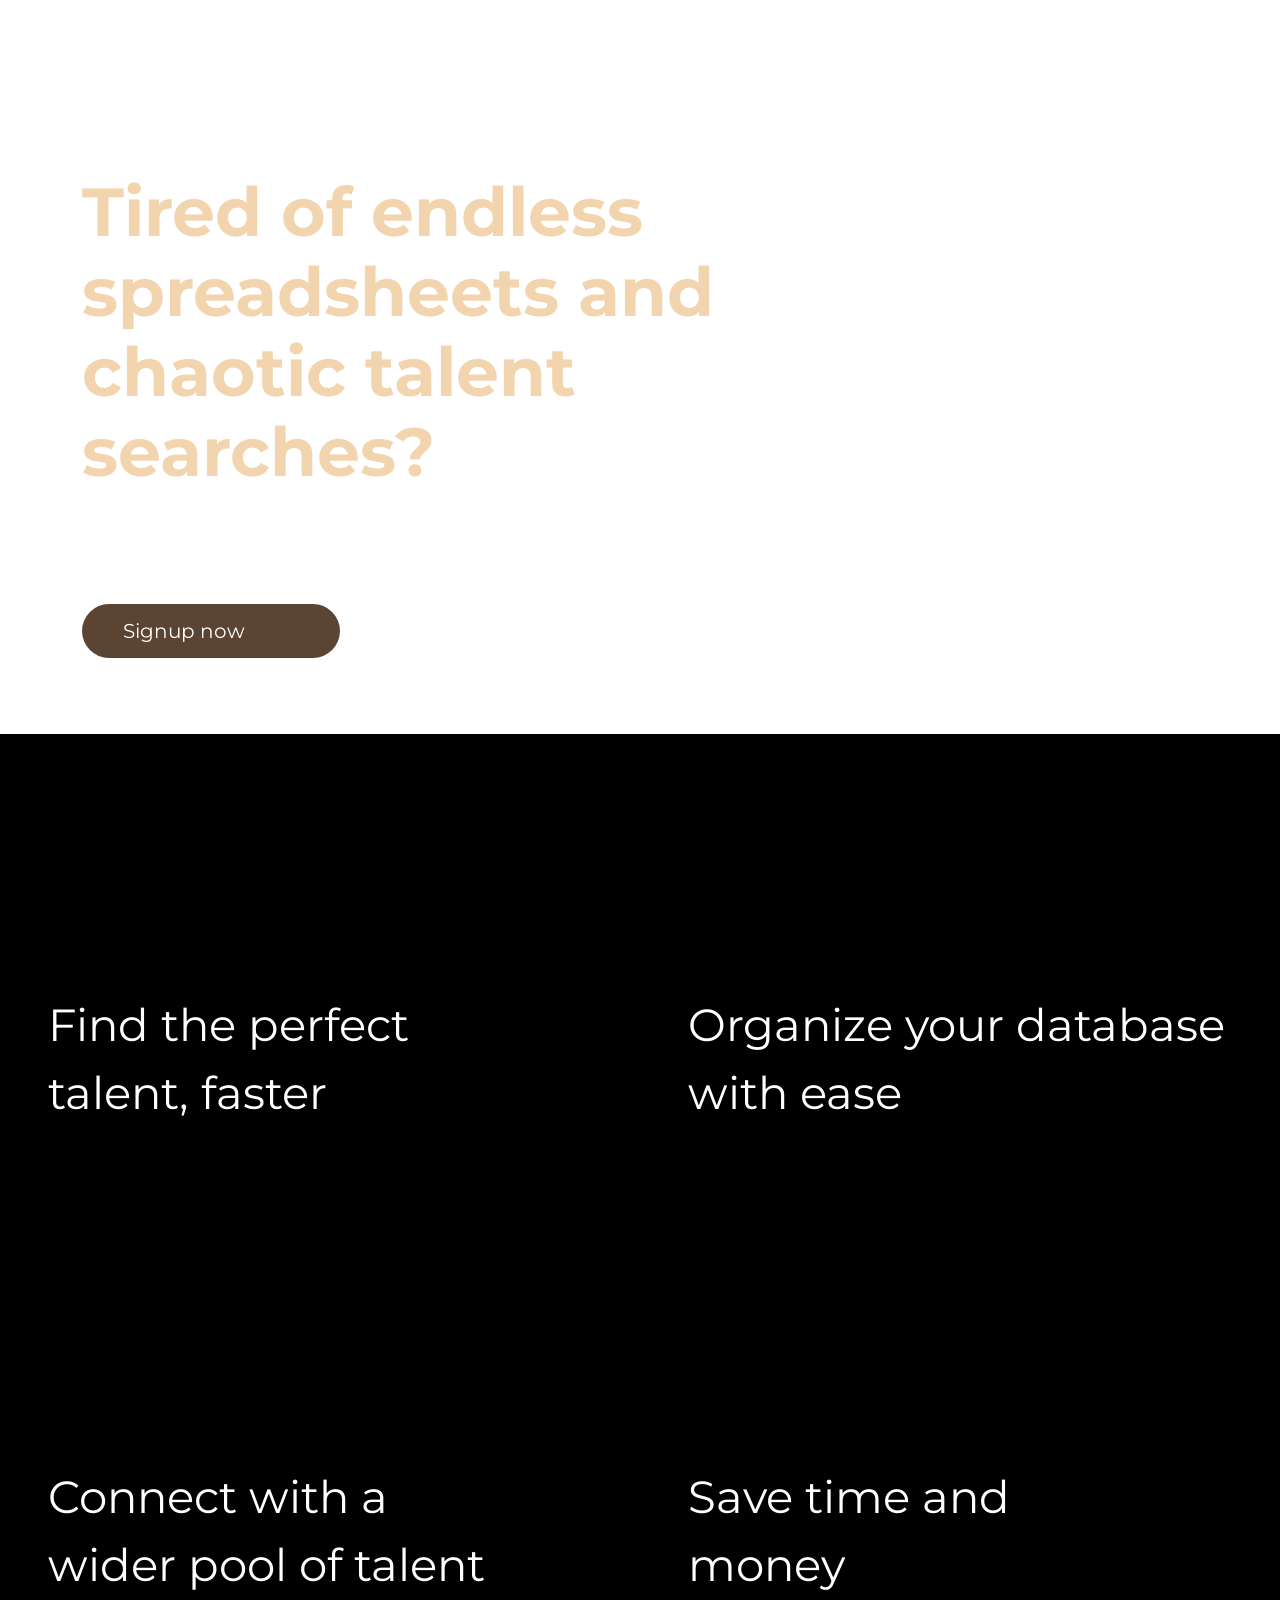
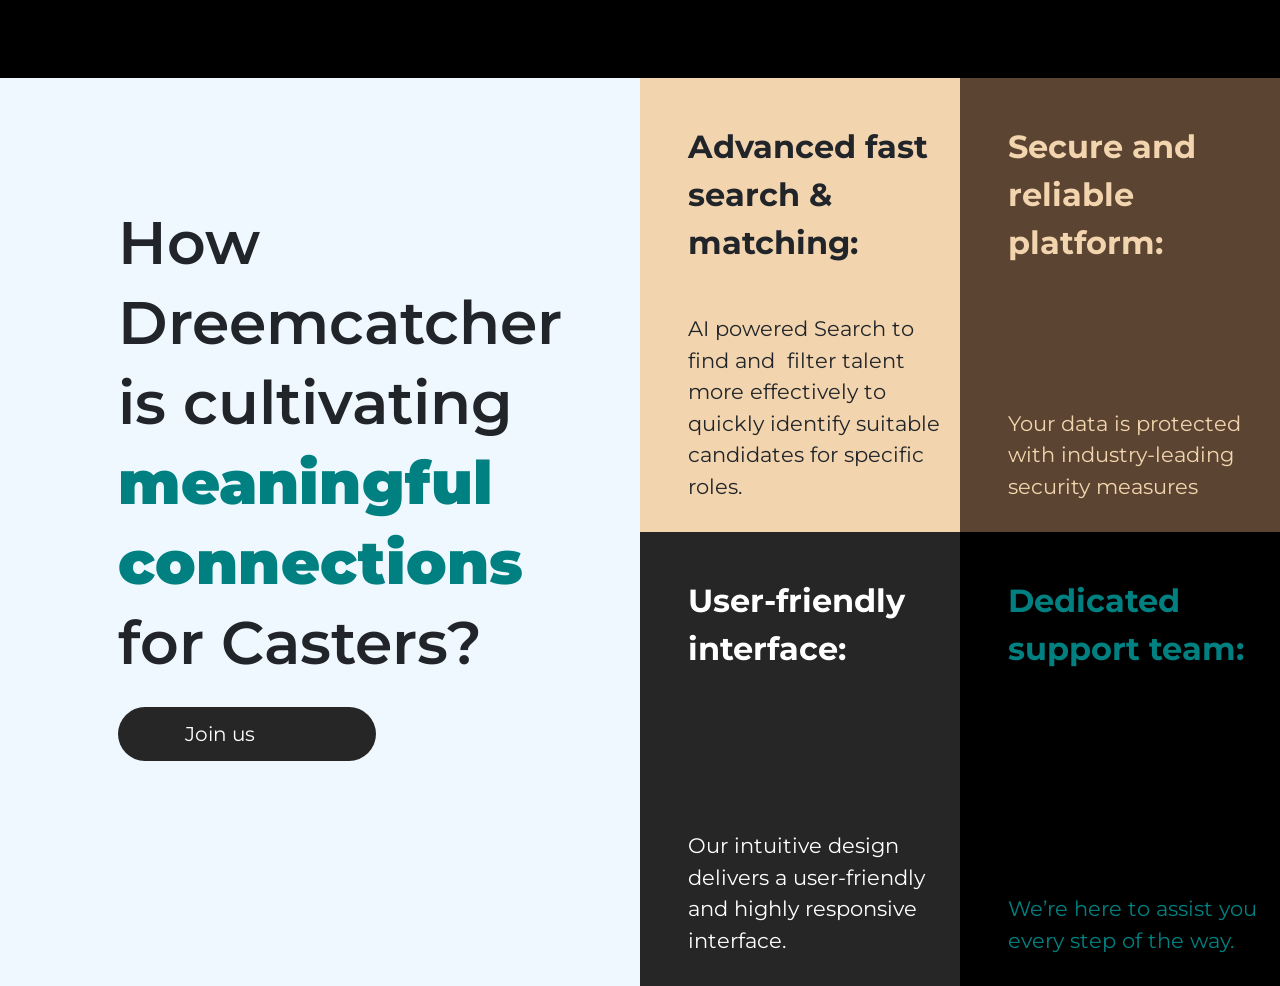
==== caster.html @ 9bdb5c92 "Added  files" ====
<!DOCTYPE html>
<html lang="en">

<head>
  <title>DREEM CATCHER</title>
  <meta name="description" content="" />

  <meta charset="UTF-8" />
  <meta name="viewport" content="width=device-width, initial-scale=1.0" />
  <meta name="robots" content="index,follow" />
  <!-- ******************************** -->
  <meta name="image" property="og:image" content="">
  <meta property="og:image:type" content="image/png">
  <meta property="og:image:width" content="100">
  <meta property="og:image:height" content="100">
  <meta property="og:locale" content="en_US">
  <meta property="og:type" content="article">
  <meta property="og:site_name" content="DREEM CATCHER" />
  <!-- ******************************** -->
  <!-- ******************************** -->
  <meta name="Robots" content="INDEX, ALL" />
  <meta name="YahooSeeker" content="INDEX, FOLLOW" />
  <meta name="msnbot" content="INDEX, FOLLOW" />
  <meta name="googlebot" content="INDEX, FOLLOW" />
  <meta name="language" content="en-us" />
  <meta name="Expires" content="never" />
  <meta name="revisit-after" content="daily" />
  <meta name="author" content="https://.com/" />
  <meta name="Distribution" content="Global" />
  <meta name="Rating" content="General" />
  <meta name="geo.region" content="India" />
  <meta name="search engines" content="ALL" />
  <meta name="Resource-type" content="document" />
  <!-- ******************************** -->
  <meta property="og:title" content="DREEM CATCHER" />
  <meta property="og:description" content="" />

  <!-- ******************************** -->
  <!-- ******************************** -->
  <link rel="shortcut icon" href="logo.png" type="image/logo.png" />
  <link href="https://cdn.jsdelivr.net/npm/bootstrap@5.3.3/dist/css/bootstrap.min.css" rel="stylesheet">
  <link href="https://cdnjs.cloudflare.com/ajax/libs/font-awesome/6.6.0/css/all.min.css" rel="stylesheet">
  <link rel="stylesheet" href="style.css">
  <link rel="stylesheet" href="style.css">


  <!----------------------------->
</head>

<body>
    <section class="caster">
        <div class="banner-p">
        <div class="banner1 ">
            <nav class="navbar py-sm-1 py-2 navbar-expand-lg">
              <div class="container">
                <a class="navbar-brand fw-bold d-flex flex-column col-lg-2 col-sm-3 col-4 me-xl-5" href="index.html"><img
                    src="logo.png" alt="" class=" img-fluid col-sm-10 col-xl-6" />
                </a>
               
                <div class="" tabindex="-1" id="offcanvasNavbar"
                  aria-labelledby="offcanvasNavbarLabel">
                  <div class="offcanvas-header">
                   
                 
      
                  </div>
                  <div class="">
                    <ul class="navbar-nav d-flex flex-grow-1 justify-content-end align-items-center  ps-lg-4 my-auto ">
                      <li class="nav-item dropdown mx-xxl-3 mx-lg-2 mx-3 my-2">
                        <a class="nav-link px-xl-4 px-md-2 text-white" href="#" role="button" > <a href="" class="me-2">Register</a>  <a href="">Login</a> 
                      
                      </li>
                      </li>
                    </ul>
                  </div>
                </div>
      
              </div>
            </nav>
      
      
            <div class="container py-md-5 py-sm-3">
              <div>
                <div class="py-lg-2">
      
                  <div class="d-flex mt-sm-3 flex-wrap flex-column flex-lg-row">
      
                    <div class="col-xl-7 col-lg-9 my-lg-8 pt-3 col-12 mx-auto mx-lg-0">
      
      
                      <div class="content my-1 ">
                        <h1 class="fw-bold py-3 col-lg-12"><span style="color:#F2D4AE;">Tired of endless spreadsheets and  chaotic talent searches?
                        </h1>
                        <p class="col-lg-11 col-sm-11">Join the future of talent management in the Indian entertainment industry!</p>
      
                        <div class="mt-4 flex-sm-row flex-column " id="buttons">
                          <a href="" class="text-decoration-none"><button
                              class="hover-button my-2 btn button1 rounded-pill my-lg-3 d-flex justify-content-center">
                              <span class="align-self-center">Signup now </span><img  src="assets/resources/caster/BannerButtonIcon.png"
                                class="img-fluid  px-0 hover-image" alt="" width="30px">
                            </button>
                          </a>
      
                    
                        </div>
      
                      </div>
                    </div>
                  </div>
      
                </div>
              </div>
            </div>
          </div>

           <div class="box__part  container-fluid ">
              <div class="row ">
                <div class="col-lg-6 box_1 b-box  b-box1 col-md-6  col-12p-lg-4 p-md-4 pe-0">
                    <div class="box mt-4 ms-4 d-flex flex-column gap-5">
                        <div class="box_icon">
                      
                            <img src="assets/resources/caster/casterBoxicon1.png" alt=""> <p>
                                Find the perfect  talent, faster
                            </p>
                       
                    </div>
                    <div class="box__content">
                        <p>
                            Find the perfect <br> talent, faster
                        </p>
                    </div>
                    <div class="box__hidden_content">
                        <p>
                            Say goodbye to hours of scrolling. Our smart search  helps you pinpoint the right actors, models performes instanly.
                        </p>
                    </div>
                    </div>
                </div>


                <div class="col-lg-6 box_2  b-box b-box2 col-md-6  col-12 p-lg-4 p-md-4 pe-0">
                    <div class=" box mt-4 ms-4 d-flex flex-column gap-5">
                        <div class="box_icon">
                        
                            <img src="assets/resources/caster/casterBoxicon2.png" alt="">  <p class="h-p">
                                Organize your   database with ease
                            </p>
                        
                    </div>
                    <div class="box__content">
                        <p>
                            Organize your  database <br> with ease
                        </p>
                    </div>
                    <div class="box__hidden_content">
                        <p>
                            Discover fresh faces from across India, including regional markets you may have missed.                       </p>
                    </div>
                    </div>
                </div>

                <div class="col-lg-6 box_3  b-box b-box3 col-md-6  col-12p-lg-4 p-md-4 pe-0">
                    <div class=" box mt-4 ms-4 d-flex flex-column gap-5">
                        <div class="box_icon">
                       
                            <img src="assets/resources/caster/casterBoxicon3.png" alt=""> <p>
                                Connect with a   wider pool of talent
                            </p>
                       
                    </div>
                    <div class="box__content">
                        <p>
                            Connect with a <br>  wider pool of talent
                        </p>
                    </div>
                    <div class="box__hidden_content">
                        <p>
                            Say goodbye to hours of scrolling. Our smart search  helps you pinpoint the right actors, models performes instanly.
                        </p>
                    </div>
                    </div>
                </div>

                <div class="col-lg-6  box_4  b-box b-box4 col-md-6 col-12 p-lg-4 p-md-4 pe-0">
                    <div class=" box mt-4 ms-4 d-flex flex-column gap-5">
                        <div class="box_icon">
                        
                            <img src="assets/resources/caster/casterboxicon4.png" alt=""><p>
                                Save time and  money
                            </p>
                        
                    </div>
                    <div class="box__content">
                        <p>
                            Save time and <br> money
                        </p>
                    </div>
                    <div class="box__hidden_content">
                        <p>
                            Discover fresh faces from across India, including regional markets you may have missed.
                        </p>
                    </div>
                   
                    </div>
                </div>


                <div class="d-flex justify-content-center">

                    <div class=" flex-sm-row flex-column " id="buttons">
                        <a href="" class="text-decoration-none"><button
                            class="hover-button  b-p2 my-2 btn button1 rounded-pill my-lg-3 d-flex justify-content-center">
                            <span class="align-self-center">Signup now </span><img  src="assets/resources/caster/BannerButtonIcon.png"
                              class="img-fluid  px-0 hover-image" alt="" width="30px">
                          </button>
                        </a>
    
                  
                      </div>
                </div>
              </div>
           </div>

           </div>

           <div class="catser__final_part">
            <div class="final_part container-fluid">
                <div class="row ">
                  <div class="col-xl-6 col-lg-12 col-md-12 mt-0 col-12">
                    <div class="final__part__content col-lg-10 col-md-11 col-xl-10 col-xxl-8 col-11 mx-auto ">
                        <h1>
                            How Dreemcatcher is cultivating <strong > meaningful connections </strong>for Casters? <br>
                            <div class="mt-4 flex-sm-row flex-column f-button " id="buttons">
                                <a href="" class="text-decoration-none">
                                    <button class="hover-button my-2 btn button1 rounded-pill my-lg-3 d-flex justify-content-center">
                                    <span class="align-self-center">Join us</span><img src="assets/resources/caster/BannerButtonIcon.png"
                                      class="img-fluid px-0 hover-image " width="30px" alt="">
                                  </button>
                                </a>
            
                          
                              </div>
                        </h1>
                       
        
                    </div>

                  </div>
                  <div class="col-xl-6 col-lg-12 col-md-12  ">
                    <div
                        class="row justify-content-center final__part__boxes  "
                    >
                        <div class="col-lg-6 col-6 pt-1 mt-0 fbox  fbox1">
                            <div class="fbox-container">

                                <span>Advanced fast <br> search &  matching: </span>
                                <p>
                                AI powered Search to find and  filter talent   more effectively to quickly identify suitable candidates for specific roles. 
                                </p>
                            </div>
                        </div>
                        <div class="col-lg-6 col-6 pt-1 mt-0 fbox fbox2 ">
                            <div class="fbox-container">

                                <span>Secure and reliable platform: </span>
                                <p>
                                    Your data is protected with industry-leading security measures
                                </p>
                            </div>
                        </div>
                        <div class="col-lg-6 col-6 pt-1 mt-0 fbox fbox3 ">
                            <div class="fbox-container">

                                <span>User-friendly interface:  </span>
                                <p>
                                    Our intuitive design delivers a user-friendly and highly responsive interface.
                                </p>
                            </div>
                        </div>
                        <div class="col-lg-6 col-6 pt-1 mt-0 fbox fbox4">
                            <div class="fbox-container">

                                <span>Dedicated <br> support team:</span>
                                <p>
                                    We’re here to assist you every step of the way.
                                </p>
                            </div>
                        </div>
                    </div>
                    
                  </div>

                  <div class="d-flex justify-content-center ">
                      <div class="mt-4  mx-auto flex-column f-button2 " id="buttons">
                        <a href="" class="text-decoration-none">
                            <button class="hover-button my-2 btn button1 rounded-pill my-lg-3 d-flex justify-content-center">
                            <span class="align-self-center">Join us</span><img src="assets/resources/caster/BannerButtonIcon.png"
                              class="img-fluid px-0 hover-image " width="30px" alt="">
                          </button>
                        </a>
    
                  
                      </div>

                  </div>

                </div>

            </div>
             

           </div>


    </section>
</body>


<script src="https://code.jquery.com/jquery-3.6.0.min.js"></script>
<script src="https://cdn.jsdelivr.net/npm/@popperjs/core@2.11.8/dist/umd/popper.min.js"></script>
<script src="https://cdn.jsdelivr.net/npm/bootstrap@5.3.3/dist/js/bootstrap.bundle.min.js"></script>

<script>
  document.addEventListener("DOMContentLoaded", function () {
    var images = document.querySelectorAll('.hover-image');

    images.forEach(function (image) {
      var defaultSrc = image.src;
      var hoverSrc = "assets/resources/icon_arrow.svg";

      var button = image.closest('button');

      button.addEventListener('mouseenter', function () {
        image.src = hoverSrc;
      });

      button.addEventListener('mouseleave', function () {
        image.src = defaultSrc;
      });
    });
  });


</script>

</html>
---- style.css ----
@import url("https://fonts.googleapis.com/css2?family=Josefin+Sans&display=swap");

@import url('https://fonts.googleapis.com/css2?family=Edu+AU+VIC+WA+NT+Hand:wght@400..700&family=Montserrat:ital,wght@0,100..900;1,100..900&family=Rubik:ital,wght@0,300..900;1,300..900&display=swap');


body {
  font-family: "Montserrat", sans-serif !important;
  font-optical-sizing: auto !important;
  font-style: normal !important;
}

* {
  margin: 0%;
  padding: 0%;
  box-sizing: border-box;

}

:root {
  --primary--bark: #5b4431;
  --primary--peacock: #073549;
  --primary--teal: #307c8c;
  --primary--ivory: #f2d4ae;
  --secondary--ash: #262626;
  --secondary--void: #000000;
  --secondary--white: #ffffff;
}

a{
  text-decoration: none;
}

nav a{
  color: var(--secondary--white);
}

.btn {
  transition: all 0.2s ease;
}

/* ====================== home ====================== */
.home .banner1 {
  background: url(assets/resources/home/banner-1.png) no-repeat center/cover;
  min-height: 100vh;
  display: flex;
  flex-direction: column;
}

.home .banner1 .btn {
  font-size: 60px;
  padding: 20px 40px;
  height: 250px;
  width: auto;
  max-width: 100%;
  border-radius: 0%;
  white-space: normal;
  word-break: break-word;
  transition: all 0.3s ease;
}
.home .banner1 .button1 {
  color: transparent;
  -webkit-text-stroke: 1px white;
  background-color: var(--secondary-void);
}

.home .banner1 .button1:hover {
  color: white;
  background-color: var(--primary-bark);
}

.home .banner1 .button2 {
  color: transparent;
  -webkit-text-stroke: 1px white;
  background-color: var(--secondary-void);
}

.home .banner1 .button2:hover {
  color: white;
  background-color: var(--secondary-ash);
}

.home .banner1 .content h1 {
  font-size: 44px;
  line-height: 110px;
  color: white;
}

.home .banner1 .content h1 span {
  font-size: 110px;
  color: var(--primary-ivory);
  font-weight: bolder;
  text-align: left;
}

.home .banner1 .content p {
  color: var(--secondary-white);
  font-weight: 300;
  font-size: 30px;
}

.home .banner1 .descriptionTwo {
  display: none;
}
.home .banner1 #buttons {
  gap: 20px;
}

.home .banner1 .text-start {
  text-align: left;
}
.home .banner1 .arrow_img {
  align-self: flex-end;
}

@media (max-width: 992px) {
  .home .banner1 .btn {
    padding: 16px 32px;
    height: auto;
  }

  .home .banner1 .arrow_img {
    margin: auto;
    align-self: center;
  }
}

@media (max-width: 768px) {
  .home .banner1 .btn {
    padding: 20px 40px;
    width: 100%;
  }
}

@media (max-width: 576px) {
  .home .banner1 .btn {
    padding: 12px 24px;
    font-size: 48px;
    width: 85%;
    margin: auto;
    border-radius: 0;
    background-color: #00000083;
  }

  .home .banner1 .btn span {
    width: 65%;
  }

}

@media (max-width: 400px) {
  .home .banner1 .btn {
    font-size: 48px;
    width: 96%;
  }

  .home .banner1 .btn span {
    width: 80%;
  }

}



@media (max-width: 992px) {
  .home .banner1 .text-start {
    text-align: center !important;
  }
}



@media (max-width: 992px) {
  .home .banner1 .content h1 {
    font-size: 40px;
    line-height: 72px;

  }

  .home .banner1 .content h1 span {
    font-size: 75px;
    text-align: center;
  }

  .home .banner1 .content p {
    font-size: 28px;
  }
}

@media (max-width: 768px) {
  .home .banner1 .content h1 {
    font-size: 36px;
  }

  .home .banner1 .content h1 span {
    font-size: 60px;
  }

  .home .banner1 .content p {
    font-size: 24px;
  }
}

@media (max-width: 576px) {
  .home .banner1 {
    background: url(assets/resources/home/mobile-banner-1.png) no-repeat cover;
    background-position: 90% -150%;
  }

  .home .banner1 .content {
    background-color: rgba(0, 0, 0, 0.318);
  }

  .home .banner1 .content h1 {
    font-size: 24px;
    line-height: 45px;
    text-align: center;
  }

  .home .banner1 .content h1 span {
    font-size: 35px;
    text-align: center;
    font-weight: bolder;
  }

  .home .banner1 .content p {
    font-size: 20px;
  }

  .home .banner1 .descriptionOne {
    display: none;
  }

  .home .banner1 .descriptionTwo {
    display: block;
  }
  
.home .banner1 .button1 {
  background-color: rgba(0, 0, 0, 0.795);
}


.home .banner1 .button2 {
  background-color:rgba(0, 0, 0, 0.795);
}

}
@media (max-width: 360px) {

  .home .banner1 .content h1 {
    font-size: 22px;
    line-height: 47px;
    text-align: center;
  }

  .home .banner1 .content h1 span {
    font-size: 37px;
    text-align: center;
    font-weight: bolder;
  }

  .home .banner1 .content p {
    font-size: 20px;
  }

  .home .banner1 .descriptionOne {
    display: none;
  }

  .home .banner1 .descriptionTwo {
    display: block;
  }
  
.home .banner1 .button1 {
  background-color: rgba(0, 0, 0, 0.795);
}


.home .banner1 .button2 {
  background-color:rgba(0, 0, 0, 0.795);
}

}
/* ====================== home ====================== */
/* ====================== artist ======================*/
.artist .banner1 #buttons {
  display: flex;
}

.artist .banner1 {
  background: url(assets/resources/artist/banner-1.png) no-repeat center/cover;
}

.artist .banner1 .btn {
  font-size: 20px;
  border-radius: 25px;
  padding: 15px 29px;
  gap: 24px;
  transition: all .3s ease;
}
@media (min-width: 1200px) and (max-width: 1400px) {
  .artist .banner1 .btn {
    font-size: 18px; 
    padding: 12px 24px; 
    gap: 20px; 
  }
}
@media (max-width: 768px) {
  .artist .banner1 .btn {
    font-size: 16px;
    width: auto;
    height: auto;
    padding: 12px 24px;
  }
}

@media (max-width: 576px) {
  .artist .banner1 .btn {
    font-size: 14px;
    padding: 10px 20px;
  }

  nav .dropdown-menu {
    position: relative;
    width: 240;
    height: 152.9990234375;
    top: 13.47px;
    border-radius: 8px;
    background-color: #222222db;
    border-radius: 0%;
  }
}

.artist .banner1 .btn:hover {
  box-shadow: 2px 2px 8px 8px rgba(0, 0, 0, 0.079);
}

.artist .banner1 .button1 {
  color: var(--secondary--white);
  background-color: var(--primary--bark);
}

.artist .banner1 .btn:hover {
  background-color: var(--primary--peacock);
}

.artist .banner1 .button2 {
  background-color: var(--secondary--void);
  color: var(--secondary--white);
}

.artist .banner1 .content h1 {
  font-size: 64px;

  font-weight: 700;
  line-height: 80px;
  letter-spacing: 0;
}

.artist .banner1 .content p {
  color: var(--secondary--white);

  font-weight: 300;
  font-size: 40px;
  line-height: 100%;
  letter-spacing: 0;
}

@media (max-width: 768px) {
  .artist .banner1 .content h1 {
    font-size: 58px;
  }

  .artist .banner1 .content p {
    font-size: 30px;
  }
}

@media (max-width: 576px) {
  .artist .banner1 .content h1 {
    font-weight: 900;
    font-size: 50px;
    line-height: 52px;
    letter-spacing: 0%;
  }

  .artist .banner1 .content p {
    font-weight: 400;
    font-size: 28px;
    line-height: 100%;
    letter-spacing: 0%;
  }
}

.artist .banner2 #buttons {
  display: flex;
}
.artist .banner2 .buttons .btn {
  font-size: 20px;
  border-radius: 25px;
  padding: 15px 29px;
  gap: 24px;
  transition: all .3s ease;
}
.artist  #buttons_div2{
  display: none;
}
@media (max-width: 768px) {
  .artist .banner2 .buttons .btn {
    font-size: 16px;
    width: auto;
    height: auto;
  }
  .artist button .hover-image {
    transition: all 2s ;
    width: 45px;
    height: auto;
    opacity: 1;
    
  }
}

@media (max-width: 576px) {
  .artist .banner2 .buttons .btn {
    font-size: 14px;
    padding: 10px 20px;
  }
}

.artist .banner2 .buttons .btn:hover {
  box-shadow: 2px 2px 8px 8px rgba(0, 0, 0, 0.079);
}

.artist .banner2 .buttons .button1 {
  color: var(--secondary--white);
  background-color: var(--primary--bark);
}

.artist .banner2 .buttons .btn:hover {
  background-color: var(--primary--peacock);
}

.artist .banner2 .buttons .button2 {
  background-color: var(--secondary--void);
  color: var(--secondary--white);
}

.artist .banner2 {
  background: url(assets/resources/artist/banner-2.png) no-repeat center/cover;
}

.artist .banner2 .h5 {
  line-height: 27px;
  letter-spacing: 0.1em;
  text-align: left;
}

.artist .banner2 .card {
  height: 395px;
  background-color: rgba(7, 53, 73, 0.7);
  overflow: hidden;
  position: relative;
  transition: all 0.2s linear;
  display: flex;
  flex-direction: column;
  justify-content: space-between;
}

.artist .banner2 .title {
  font-weight: 700;
  font-size: 36px;
  line-height: 50px;
  color: rgba(242, 212, 174, 1);
}

.artist .banner2 .description {

  font-size: 16px;
  line-height: 20px;
  color: rgba(242, 212, 174, 1);
}

.artist .banner2 .description .fw-bold {
  font-weight: lighter;
}
.artist button .hover-image {
  transition: all 2s ;
  width: 45px;
  height: auto;
  opacity: 1;
  
}
 .hidden-image {
  opacity: 0;
}

@media screen and (max-width: 1200px) {
  .banner2 .card {
    height: max-content;
  }
}
@media (max-width: 768px) {

  .artist .banner1 .hover-button {
    width: 100%;
  }

  .artist .banner2 .hover-button {
    width: 100%;
  }


  .artist button .hover-image {
    width: 35px;
  }
  .artist .banner2 #button2 {
    width: 100%;
  }
  .artist button .hover-image {
    width: 48px;  
  }
  .artist .banner2 .title {
    font-size: 30px;
    line-height: 40px;
  }
  
  .artist .banner2 .description {
  
    font-size: 16px;
    line-height: 20px;
    color: rgba(242, 212, 174, 1);
  }
  .artist .banner2 .card {
    height: 365px;
  }
}


@media screen and (max-width: 576px) {
  .artist {
    background: url(assets/resources/artist/mobile-banner-1.png) no-repeat center/cover;

  }
  .artist .banner1 #buttons {
    display: none;
  }

  .artist .banner1 {
    background-image: none !important;
  }

  .artist .banner2 {
    background-image: none;
  }

  .artist .banner2 .row > div {
    padding-left: 8px;
    padding-right: 8px;
  }

  .artist .banner2 .card {
    min-height: 100px;
    height: 150px;
    padding: 1rem;
    display: flex;
    flex-direction: column;
  }

  .artist .banner2 .title {
    font-size: 18px;
    line-height: 30px;
  }

  .artist .banner2 .description {
    font-size: 18px;
    line-height: 18px;
    display: none;
  }
  .artist button .hover-image {
    transition: all 0.3s ease;
    width: 35px;
    height: auto;
  }
  .artist #buttons_div1{
    display: none;
  }
  .artist  #buttons_div2{
    display: block;
  }
  .artist .banner2 #button2 {
    background-color: var(--secondary--ash);
    width: 100%;
  }
  .artist .banner1 .content p {
    font-weight: 400;
    font-size: 20px;
    line-height: 100%;
    letter-spacing: 0%;
  }
  .artist .banner1 .content h1 {
    font-size: 40px;
    line-height: 52px;
    letter-spacing: 0%;
  }

}

@media screen and (max-width: 400px) {
  .artist .banner2 .row > div {
    padding-left: 0px;
    padding-right: 0px;
  }

  .artist button .hover-image {
    transition: all 0.3s ease;
    width: 35px;
    height: auto;
  }
}
/* ====================== artist ======================*/
/* ====================== caster ======================== */

.caster .banner2 .buttons .btn,.b-p2 {
  font-size: 20px;
  width: 258px;
  height: 54px;
  border-radius: 25px;
  padding: 15px 29px;
  gap: 24px;
  transition: 1s;
  display: none;
}



.b-p2{
  display: none !important;
}

.caster .banner1 #buttons {
  display: flex;
 
}

.caster .banner1{
  background-image: url(assets/resources/caster/banner2.png);
  background-repeat: no-repeat;
  background-size: cover;
 
}

.caster .banner1 .content h1 {
  font-size: 68px;
 
  font-weight: 700;
  line-height: 80px;
  letter-spacing: 0;
}

.caster .banner1 .content p {
  color: var(--secondary--white);
 
  font-weight: 300;
  font-size: 24px;
  line-height: 100%;
  letter-spacing: 0;
}

.caster .box__hidden_content{
  margin-right: 30px;
}

@media (max-width: 768px) {
  .caster .banner1 .content h1 {
    font-size: 58px;
  }

  .caster .banner1 .content p {
    font-size: 30px;
  }
}

@media (max-width: 576px) {
  .caster .banner1 .content h1 {
    font-weight: 900;
    font-size: 50px;
    line-height: 52px;
    letter-spacing: 0%;
  }

  .caster .banner1 .content p {
    font-weight: 400;
    font-size: 28px;
    line-height: 100%;
    letter-spacing: 0%;
  }
  .caster .banner1{
   padding-bottom: 30px;
  }
  
}





.caster .banner1 #buttons {
  display: flex;
  transition: 1s;
}

.artist .banner1 {
  background: url(assets/resources/artist/banner-1.png) no-repeat center/cover;
}

.caster .banner1 .btn {
  font-size: 20px;
  width: 258px;
  height: 54px;
  border-radius: 25px;
  padding: 15px 29px;
  gap: 24px;
}

@media (max-width: 768px) {
  .caster .banner1 .btn {
    font-size: 16px;
    width: auto;
    height: auto;
    padding: 12px 24px;
  }
}

@media (max-width: 576px) {
  .caster .banner1 .btn {
    font-size: 14px;
    padding: 10px 20px;
  }

  nav .dropdown-menu {
    position: relative;
    width: 240;
    height: 152.9990234375;
    top: 13.47px;
    border-radius: 8px;
    background-color: #222222db;
    border-radius: 0%;
  }
}

.caster .banner1 .btn:hover {
  box-shadow: 2px 2px 8px 8px rgba(0, 0, 0, 0.079);
}

.caster .banner1 .button1 {
  color: var(--secondary--white);
  background-color: var(--primary--bark);
  transition: 1s;
}

.caster .banner1 .btn:hover {
  background-color: var(--primary--peacock);
}

.caster .banner1 .button2 {
  background-color: var(--secondary--void);
  color: var(--secondary--white);
}

@media screen  and (max-width: 550px) {
  .caster .banner1{
    background-image: none;
    background-repeat: no-repeat;
    background-size: cover;
    padding-bottom: 0px;
  
   
  }
  

   .banner-p{
    background-image: url(assets/resources/caster/reactanglephone.png);
    background-size: cover;
   }
  .caster .banner1 .content h1 {
    margin-top: 20px;
    font-size: 23px;
    width: 460px;
    font-weight:bold;
    line-height: 40px;
    letter-spacing: 0;
    text-align: center;
    padding-bottom: 10px !important;
    margin-inline: auto;
  }
  
  .caster .banner1 .content p {
    color: var(--secondary--white);
  
    font-weight: 300;
    font-size: 22px;
    line-height:25px;
    width: 460px;
    letter-spacing: 0;
    text-align: center;
    margin-inline: auto;
    margin-bottom: 0px !important;
  }
  

}

@media screen  and (max-width: 520px) {
  
  .caster .banner1 .content h1 {
    font-size: 23px;
    width: 430px;
    
   
  }
  
  .caster .banner1 .content p {
  
    font-weight: 300;
    font-size: 22px;
   
    width: 430px;
   
  }
  
}





@media screen  and (max-width: 480px) {
  
  
  .caster .banner1 .content h1 {
    font-size: 21px;
    width: 380px;
    
   
  }
  
  .caster .banner1 .content p {
  
    font-weight: 300;
    font-size:18px;
   
    width: 380px;
   
  }
  

}


@media screen  and (max-width: 420px) {
  
  
  .caster .banner1 .content h1 {
    font-size:16px;
    width: 304px;
    line-height:25px;
    margin-bottom: 0px !important;
    padding-bottom: 5px !important;
  }
  
  .caster .banner1 .content p {
  
    font-weight: 300;
    font-size:15px;
    width: 304px;
   
  }
  

}




/* ===================== */

.caster .box__part{
  background-image:url(assets/resources/caster/casterBanner2.png);
  background-color: #000000;
}

.box{
  height:400px;

  position: relative;
  
}

.caster .box {
  position: relative;
  
  
}

.b-box1{
  background-color: #000000be;
}
.b-box2{
  background-color: #00000087;
}
.b-box3{
  background-color: #00000087;
}
.b-box4{
  background-color: #0000009d;
}

.caster .box__content {
  color: #ffffff;
  font-size: 45px;
  position: absolute;
  bottom: 40px;
  transition: 0.5s;
}

.caster .box  {
  transition: 0.9s;
}

.caster .box:hover img {
  opacity: 0;
  transition: 0.5s ease;
}



.caster .box:hover .box__content {
  bottom: 270px; /* Changed from top to bottom for consistency */
  /* transition:linear; */
}

.caster .box_1:hover{
  /* background-color: blue; */
  background-color:rgba(0, 128, 128, 0.674);
  transition: 0.9s;
}
.caster .box_4:hover{
  /* background-color: blue; */
  background-color:rgba(0, 128, 128, 0.674);
  transition: 0.9s;
}
.caster .box_2:hover{
  /* background-color: blue; */
  background-color:rgba(255, 255, 240, 0.563);
  transition: 0.9s;
}
.caster .box_3:hover{
  /* background-color: blue; */
  background-color:rgba(255, 255, 240, 0.563);
  transition: 0.9s;
}

.caster .box .box__hidden_content{
  color: #ffffff;
  font-size:27px;
  position: absolute;
  bottom:25px;
  transition: 0.5s;
  opacity: 0;
}

.caster .box:hover .box__hidden_content{
  bottom: 40px;
  opacity: 1;
  /* transition: linear; */
}

.caster .box .box_icon p{
  display:none;
}




@media screen  and (max-width: 1200px) {

  .box{
    height:350px;
    
  }
  .caster .box__content {
    color: #ffffff;
    font-size: 30px;
    position: absolute;
    bottom: 40px;
    transition: 0.5s;
  }
  .caster .box .box__hidden_content{
    color: #ffffff;
    font-size:25px;
    position: absolute;
    bottom:20px;
    transition: 0.5s;
    opacity: 0;
  }
  
  
}

@media screen  and (max-width: 850px) {

  .box{
    height:350px;
    
  }
  .caster .box__content {
    color: #ffffff;
    font-size: 25px;
   
    bottom: 40px;
    transition: 0.5s;
    margin-top: 15px;
  }

  .caster .box .box__hidden_content{
    color: #ffffff;
    font-size:18px;
    position: absolute;
    bottom:20px;
    transition: 0.5s;
    opacity: 0;
  }
  
  
}

@media screen  and (max-width: 550px) {

  .caster .box__part{
    background-image:none;
    background-color: transparent;
    padding-top: 25px !important;
  }
  


  

  .box{
    height: auto;
    display: flex ;
    
    padding:5px;
    /* margin: 0px !important; */
    width: fit-content;
    margin-inline: auto !important;
    margin-top: 0px !important;

  }
  .b-box1,.b-box2,.b-box3,.b-box4{
  background-color: transparent;
  }
  .caster .box__content {
    display: none;
  }
  .caster .box .box_icon{
    color: #ffffff;
    font-size: 25px;
    transition: 0.5s;
    display: flex;
    width: 460px;
    gap: 40px;
    background-color: rgba(0, 0, 0, 0.663);
    padding: 20px;
    border-radius:8px;
    height: 120px;  
  }

  .caster .box .box_icon p{
    display: block;
    margin-block: auto;
  }

  .caster .box__content p br{
    display: none;
  }

  .caster .box  img{
     width:52px;
     height:52px;
     margin-block: auto;
  }

  .caster .box__content br{
    display: none;
  }

  .caster .box .box__hidden_content{
    color: #ffffff;
    font-size:18px;
    position: absolute;
    bottom:20px;
    transition: 0.5s;
    opacity: 0;
    display: none;
  }

.caster .b-p2 {
  font-size: 20px;
  width: 250px;
  height: auto;
  border-radius: 25px;
  padding: 8px 8px;
  display: flex;
  gap: 10px;
  transition: 1s;
  background-color: var(--primary--bark);
  color:var(--secondary--white);
  display: block !important;
  margin-top: 30px !important;
  margin-bottom: 90px !important;
}

.caster .b-p2 span{
      margin-right: 10px;
}

.caster .b-p2:hover{
  background-color: var(--primary--teal);
}


  .caster .banner1 #buttons {
    display: none !important;
  }

 
  
  .caster .box_1,.box_2,.box_3,.box_4:hover{
      background-color: transparent !important;
  }

  .caster .box:hover img {
    opacity: 1 !important;
  }
  
  
  
  
}


@media screen  and (max-width: 520px) {

  .caster .box .box_icon{
   
    font-size: 23px;
    width: 430px;
    gap: 30px;
    padding: 20px;
    height: 100px;  
  }

  .caster .box  img{
    width:45px;
    height:45px;
    margin-block: auto;
 }

 .caster .b-p2 {
  font-size:12px;
  width: 180px;
  margin-top: 10px !important;
  
}




}



@media screen  and (max-width: 480px) {


  .caster .box .box_icon{

    font-size: 22px;
    width:380px;
    gap: 20px;
    padding: 20px;
   
  }

  .caster .box  img{
     width:35px;
     height:35px;
  }


  
}
@media screen  and (max-width: 420px) {


  .caster .box .box_icon{

    font-size: 16px;
    width:306px;
    gap: 20px;
    padding: 20px;
    height: 80px;
   
  }

  .caster .box  img{
     width:34px;
     height:34px;
  }


  
}

/* ======================= */


.caster .final_part{
  /* height: 800px; */
  background-color: aliceblue;
}

.caster .final__part__content  h1{
  line-height: 80px;
  font-size: 60px;
  margin-left: 55px;
  margin-top: 125px;
  margin-bottom: 125px;
  font-weight: 600;

}

.caster .final__part__content  h1 strong{
  color: teal;
}



.caster .final__part__boxes .fbox span{
  font-size: 32px ;
  font-weight:bold;
  padding-bottom: 32px;

}

.caster .final__part__boxes .fbox-container{
  /* height:400px; */
  padding-top: 41px;
  /* margin-left: 36px; */
}
 .caster .fbox-container{
  margin-left: 36px; 
  position: relative;
  height: 450px;
}

.caster .fbox-container p{
  position: absolute;
  bottom:30px;
  margin:0px;
  font-size: 21px;
}

.caster .fbox1{
  background-color: var(--primary--ivory);
}
.caster .fbox2{
  background-color: var(--primary--bark);
  color: var(--primary--ivory);
}
.caster .fbox3{
  background-color: var(--secondary--ash);
  color: var(--secondary--white);
}
.caster .fbox4{
  background-color:var(--secondary--void);
  color: teal;
}


.caster .f-button2{
  display: none;
}

@media screen and (max-width:1200px) {

  .caster .final__part__content  h1{
    line-height: 70px;
    font-size: 50px;
    margin-left: 50px;
    margin-top: 136px;
    margin-bottom: 130px;
    font-weight: 600;
    /* F2D4AE */
  }

  .caster .final__part__boxes .fbox-container span{
    font-size: 25px;
 
 }

 .caster .fbox-container{
    height:300px !important;

 }
 .caster .fbox-container p{
  position: absolute;
  bottom:30px;
  margin:0px;
  font-size: 20px;
}

}

@media screen and (max-width:1025px) {

  .caster .final__part__content  h1{
    line-height: 70px;
    font-size: 50px;
    margin-left: 50px;
    margin-top: 136px;
    margin-bottom: 130px;
    font-weight: 600;
    /* F2D4AE */
  }

  .caster .final__part__boxes .fbox-container span{
    font-size: 25px;
 
 }

 
 .caster .fbox-container{
   height: 480px;
 }
 .caster .fbox-container p{
  position: absolute;
  bottom:30px;
  margin:0px;
  font-size: 20px;
}

.final_part{
  width: 100% !important;
}


}





@media screen and (max-width:991px) {

  .caster .final__part__content  h1{
    line-height: 70px;
    font-size: 48px;
    margin-left: 80px;
    margin-top: 130px;
    margin-bottom: 100px;
    font-weight: 600;
    /* F2D4AE */
  }



  .caster .fbox-container{
    margin-left: 36px; 
    position: relative;
    height: 300px;
  }
  

  .caster .final__part__boxes .fbox-container span{
    font-size: 25px;
 
 }
 .caster .fbox-container p{
  position: absolute;
  bottom:30px;
  margin:0px;
  font-size: 20px;
}

}

@media screen and (max-width:806px) {

  .caster .final__part__content  h1{
    line-height: 70px;
    font-size: 40px;
    margin-left: 70px;
    margin-top: 136px;
    margin-bottom: 168px;
    font-weight: 600;
    /* F2D4AE */
  }


  .caster .fbox-container{
    margin-left: 36px; 
    position: relative;
    height: 250px;
  }
  

  .caster .final__part__boxes .fbox-container span{
    font-size: 23px;
 
 }
 .caster .fbox-container p{
  position: absolute;
  bottom:30px;
  margin:0px;
  font-size: 18px;
}

}

@media screen and (max-width:740px) {

  .caster .final__part__content  h1{
    line-height: 70px;
    font-size: 40px;
    margin-left: 70px;
    margin-top: 136px;
    margin-bottom: 168px;
    font-weight: 600;
    /* F2D4AE */
  }


  .caster .fbox-container{
    margin-left: 36px; 
    position: relative;
    height: 300px;
  }
  

  .caster .final__part__boxes .fbox-container span{
    font-size: 23px;
 
 }
 .caster .fbox-container p{
  position: absolute;
  bottom:30px;
  margin:0px;
  font-size: 18px;
}

}






@media screen and (max-width:600px) {

  .caster .final__part__content  h1{
    line-height: 60px;
    font-size: 30px;
    margin-left: 40px;
    margin-top: 136px;
    margin-bottom: 168px; 
    font-weight: 600;
    /* F2D4AE */
  }


  .caster .fbox-container{
    margin-left: 36px; 
    position: relative;
    
  }
  

  .caster .final__part__boxes .fbox-container span{
    font-size: 25px;
 
 }
 .caster .fbox-container p{
  position: absolute;
  bottom:30px;
  margin:0px;
  font-size: 20px;
}

}


@media screen and (max-width:580px) {

  .caster .final__part__content  h1{
    line-height: 60px;
    font-size: 30px;
    margin-left: 40px;
    margin-top: 50px;
    margin-bottom: 50px;
    
    font-weight: 600;
    /* F2D4AE */
  }


  .caster .fbox-container{
    margin-left: 36px; 
    position: relative;
    height: 210px;
    display: flex;
    align-items: end;

  }
  

  .caster .final__part__boxes .fbox-container span{
    font-size: 25px;
    /* padding-top: 100px; */
    padding-bottom: 20px; 
 
 }
 .caster .fbox-container p{
  position: absolute;
  bottom:30px;
  margin:0px;
  font-size: 20px;
  display: none;
}

.f-button {
  display: none;
}
.f-button2{
  display: block !important;
}

}


@media screen and (max-width:450px) {

  .caster .final__part__content  h1{
    line-height: 40px;
    font-size: 40 px;
    margin-left: 20px;
    margin-top: 25px;
    margin-bottom: 25px;
    
    font-weight: 600;
    /* F2D4AE */
  }


  .caster .fbox-container{
    margin-left: 10px; 
    position: relative;
    height: 200px;
    display: flex;
    align-items: end;

  }
  

  .caster .final__part__boxes .fbox-container span{
    font-size: 23px;
    /* padding-top: 100px; */
    padding-bottom: 20px; 
 
 }
 .caster .fbox-container p{
  position: absolute;
  bottom:30px;
  margin:0px;
  font-size: 20px;
  display: none;
}

}
.catser__final_part .hover-button{
  font-size: 20px;
  width: 258px;
  height: 54px;
  border-radius: 25px;
  padding: 15px 29px;
  gap: 24px;
}

.catser__final_part  .hover-button{
  color: var(--secondary--white);
  background-color: var(--secondary--ash);
  transition: 1s;
}

.catser__final_part  .hover-button:hover{
  background-color: var(--primary--teal);
}
---- style.css ----
@import url("https://fonts.googleapis.com/css2?family=Josefin+Sans&display=swap");

@import url('https://fonts.googleapis.com/css2?family=Edu+AU+VIC+WA+NT+Hand:wght@400..700&family=Montserrat:ital,wght@0,100..900;1,100..900&family=Rubik:ital,wght@0,300..900;1,300..900&display=swap');


body {
  font-family: "Montserrat", sans-serif !important;
  font-optical-sizing: auto !important;
  font-style: normal !important;
}

* {
  margin: 0%;
  padding: 0%;
  box-sizing: border-box;

}

:root {
  --primary--bark: #5b4431;
  --primary--peacock: #073549;
  --primary--teal: #307c8c;
  --primary--ivory: #f2d4ae;
  --secondary--ash: #262626;
  --secondary--void: #000000;
  --secondary--white: #ffffff;
}

a{
  text-decoration: none;
}

nav a{
  color: var(--secondary--white);
}

.btn {
  transition: all 0.2s ease;
}

/* ====================== home ====================== */
.home .banner1 {
  background: url(assets/resources/home/banner-1.png) no-repeat center/cover;
  min-height: 100vh;
  display: flex;
  flex-direction: column;
}

.home .banner1 .btn {
  font-size: 60px;
  padding: 20px 40px;
  height: 250px;
  width: auto;
  max-width: 100%;
  border-radius: 0%;
  white-space: normal;
  word-break: break-word;
  transition: all 0.3s ease;
}
.home .banner1 .button1 {
  color: transparent;
  -webkit-text-stroke: 1px white;
  background-color: var(--secondary-void);
}

.home .banner1 .button1:hover {
  color: white;
  background-color: var(--primary-bark);
}

.home .banner1 .button2 {
  color: transparent;
  -webkit-text-stroke: 1px white;
  background-color: var(--secondary-void);
}

.home .banner1 .button2:hover {
  color: white;
  background-color: var(--secondary-ash);
}

.home .banner1 .content h1 {
  font-size: 44px;
  line-height: 110px;
  color: white;
}

.home .banner1 .content h1 span {
  font-size: 110px;
  color: var(--primary-ivory);
  font-weight: bolder;
  text-align: left;
}

.home .banner1 .content p {
  color: var(--secondary-white);
  font-weight: 300;
  font-size: 30px;
}

.home .banner1 .descriptionTwo {
  display: none;
}
.home .banner1 #buttons {
  gap: 20px;
}

.home .banner1 .text-start {
  text-align: left;
}
.home .banner1 .arrow_img {
  align-self: flex-end;
}

@media (max-width: 992px) {
  .home .banner1 .btn {
    padding: 16px 32px;
    height: auto;
  }

  .home .banner1 .arrow_img {
    margin: auto;
    align-self: center;
  }
}

@media (max-width: 768px) {
  .home .banner1 .btn {
    padding: 20px 40px;
    width: 100%;
  }
}

@media (max-width: 576px) {
  .home .banner1 .btn {
    padding: 12px 24px;
    font-size: 48px;
    width: 85%;
    margin: auto;
    border-radius: 0;
    background-color: #00000083;
  }

  .home .banner1 .btn span {
    width: 65%;
  }

}

@media (max-width: 400px) {
  .home .banner1 .btn {
    font-size: 48px;
    width: 96%;
  }

  .home .banner1 .btn span {
    width: 80%;
  }

}



@media (max-width: 992px) {
  .home .banner1 .text-start {
    text-align: center !important;
  }
}



@media (max-width: 992px) {
  .home .banner1 .content h1 {
    font-size: 40px;
    line-height: 72px;

  }

  .home .banner1 .content h1 span {
    font-size: 75px;
    text-align: center;
  }

  .home .banner1 .content p {
    font-size: 28px;
  }
}

@media (max-width: 768px) {
  .home .banner1 .content h1 {
    font-size: 36px;
  }

  .home .banner1 .content h1 span {
    font-size: 60px;
  }

  .home .banner1 .content p {
    font-size: 24px;
  }
}

@media (max-width: 576px) {
  .home .banner1 {
    background: url(assets/resources/home/mobile-banner-1.png) no-repeat cover;
    background-position: 90% -150%;
  }

  .home .banner1 .content {
    background-color: rgba(0, 0, 0, 0.318);
  }

  .home .banner1 .content h1 {
    font-size: 24px;
    line-height: 45px;
    text-align: center;
  }

  .home .banner1 .content h1 span {
    font-size: 35px;
    text-align: center;
    font-weight: bolder;
  }

  .home .banner1 .content p {
    font-size: 20px;
  }

  .home .banner1 .descriptionOne {
    display: none;
  }

  .home .banner1 .descriptionTwo {
    display: block;
  }
  
.home .banner1 .button1 {
  background-color: rgba(0, 0, 0, 0.795);
}


.home .banner1 .button2 {
  background-color:rgba(0, 0, 0, 0.795);
}

}
@media (max-width: 360px) {

  .home .banner1 .content h1 {
    font-size: 22px;
    line-height: 47px;
    text-align: center;
  }

  .home .banner1 .content h1 span {
    font-size: 37px;
    text-align: center;
    font-weight: bolder;
  }

  .home .banner1 .content p {
    font-size: 20px;
  }

  .home .banner1 .descriptionOne {
    display: none;
  }

  .home .banner1 .descriptionTwo {
    display: block;
  }
  
.home .banner1 .button1 {
  background-color: rgba(0, 0, 0, 0.795);
}


.home .banner1 .button2 {
  background-color:rgba(0, 0, 0, 0.795);
}

}
/* ====================== home ====================== */
/* ====================== artist ======================*/
.artist .banner1 #buttons {
  display: flex;
}

.artist .banner1 {
  background: url(assets/resources/artist/banner-1.png) no-repeat center/cover;
}

.artist .banner1 .btn {
  font-size: 20px;
  border-radius: 25px;
  padding: 15px 29px;
  gap: 24px;
  transition: all .3s ease;
}
@media (min-width: 1200px) and (max-width: 1400px) {
  .artist .banner1 .btn {
    font-size: 18px; 
    padding: 12px 24px; 
    gap: 20px; 
  }
}
@media (max-width: 768px) {
  .artist .banner1 .btn {
    font-size: 16px;
    width: auto;
    height: auto;
    padding: 12px 24px;
  }
}

@media (max-width: 576px) {
  .artist .banner1 .btn {
    font-size: 14px;
    padding: 10px 20px;
  }

  nav .dropdown-menu {
    position: relative;
    width: 240;
    height: 152.9990234375;
    top: 13.47px;
    border-radius: 8px;
    background-color: #222222db;
    border-radius: 0%;
  }
}

.artist .banner1 .btn:hover {
  box-shadow: 2px 2px 8px 8px rgba(0, 0, 0, 0.079);
}

.artist .banner1 .button1 {
  color: var(--secondary--white);
  background-color: var(--primary--bark);
}

.artist .banner1 .btn:hover {
  background-color: var(--primary--peacock);
}

.artist .banner1 .button2 {
  background-color: var(--secondary--void);
  color: var(--secondary--white);
}

.artist .banner1 .content h1 {
  font-size: 64px;

  font-weight: 700;
  line-height: 80px;
  letter-spacing: 0;
}

.artist .banner1 .content p {
  color: var(--secondary--white);

  font-weight: 300;
  font-size: 40px;
  line-height: 100%;
  letter-spacing: 0;
}

@media (max-width: 768px) {
  .artist .banner1 .content h1 {
    font-size: 58px;
  }

  .artist .banner1 .content p {
    font-size: 30px;
  }
}

@media (max-width: 576px) {
  .artist .banner1 .content h1 {
    font-weight: 900;
    font-size: 50px;
    line-height: 52px;
    letter-spacing: 0%;
  }

  .artist .banner1 .content p {
    font-weight: 400;
    font-size: 28px;
    line-height: 100%;
    letter-spacing: 0%;
  }
}

.artist .banner2 #buttons {
  display: flex;
}
.artist .banner2 .buttons .btn {
  font-size: 20px;
  border-radius: 25px;
  padding: 15px 29px;
  gap: 24px;
  transition: all .3s ease;
}
.artist  #buttons_div2{
  display: none;
}
@media (max-width: 768px) {
  .artist .banner2 .buttons .btn {
    font-size: 16px;
    width: auto;
    height: auto;
  }
  .artist button .hover-image {
    transition: all 2s ;
    width: 45px;
    height: auto;
    opacity: 1;
    
  }
}

@media (max-width: 576px) {
  .artist .banner2 .buttons .btn {
    font-size: 14px;
    padding: 10px 20px;
  }
}

.artist .banner2 .buttons .btn:hover {
  box-shadow: 2px 2px 8px 8px rgba(0, 0, 0, 0.079);
}

.artist .banner2 .buttons .button1 {
  color: var(--secondary--white);
  background-color: var(--primary--bark);
}

.artist .banner2 .buttons .btn:hover {
  background-color: var(--primary--peacock);
}

.artist .banner2 .buttons .button2 {
  background-color: var(--secondary--void);
  color: var(--secondary--white);
}

.artist .banner2 {
  background: url(assets/resources/artist/banner-2.png) no-repeat center/cover;
}

.artist .banner2 .h5 {
  line-height: 27px;
  letter-spacing: 0.1em;
  text-align: left;
}

.artist .banner2 .card {
  height: 395px;
  background-color: rgba(7, 53, 73, 0.7);
  overflow: hidden;
  position: relative;
  transition: all 0.2s linear;
  display: flex;
  flex-direction: column;
  justify-content: space-between;
}

.artist .banner2 .title {
  font-weight: 700;
  font-size: 36px;
  line-height: 50px;
  color: rgba(242, 212, 174, 1);
}

.artist .banner2 .description {

  font-size: 16px;
  line-height: 20px;
  color: rgba(242, 212, 174, 1);
}

.artist .banner2 .description .fw-bold {
  font-weight: lighter;
}
.artist button .hover-image {
  transition: all 2s ;
  width: 45px;
  height: auto;
  opacity: 1;
  
}
 .hidden-image {
  opacity: 0;
}

@media screen and (max-width: 1200px) {
  .banner2 .card {
    height: max-content;
  }
}
@media (max-width: 768px) {

  .artist .banner1 .hover-button {
    width: 100%;
  }

  .artist .banner2 .hover-button {
    width: 100%;
  }


  .artist button .hover-image {
    width: 35px;
  }
  .artist .banner2 #button2 {
    width: 100%;
  }
  .artist button .hover-image {
    width: 48px;  
  }
  .artist .banner2 .title {
    font-size: 30px;
    line-height: 40px;
  }
  
  .artist .banner2 .description {
  
    font-size: 16px;
    line-height: 20px;
    color: rgba(242, 212, 174, 1);
  }
  .artist .banner2 .card {
    height: 365px;
  }
}


@media screen and (max-width: 576px) {
  .artist {
    background: url(assets/resources/artist/mobile-banner-1.png) no-repeat center/cover;

  }
  .artist .banner1 #buttons {
    display: none;
  }

  .artist .banner1 {
    background-image: none !important;
  }

  .artist .banner2 {
    background-image: none;
  }

  .artist .banner2 .row > div {
    padding-left: 8px;
    padding-right: 8px;
  }

  .artist .banner2 .card {
    min-height: 100px;
    height: 150px;
    padding: 1rem;
    display: flex;
    flex-direction: column;
  }

  .artist .banner2 .title {
    font-size: 18px;
    line-height: 30px;
  }

  .artist .banner2 .description {
    font-size: 18px;
    line-height: 18px;
    display: none;
  }
  .artist button .hover-image {
    transition: all 0.3s ease;
    width: 35px;
    height: auto;
  }
  .artist #buttons_div1{
    display: none;
  }
  .artist  #buttons_div2{
    display: block;
  }
  .artist .banner2 #button2 {
    background-color: var(--secondary--ash);
    width: 100%;
  }
  .artist .banner1 .content p {
    font-weight: 400;
    font-size: 20px;
    line-height: 100%;
    letter-spacing: 0%;
  }
  .artist .banner1 .content h1 {
    font-size: 40px;
    line-height: 52px;
    letter-spacing: 0%;
  }

}

@media screen and (max-width: 400px) {
  .artist .banner2 .row > div {
    padding-left: 0px;
    padding-right: 0px;
  }

  .artist button .hover-image {
    transition: all 0.3s ease;
    width: 35px;
    height: auto;
  }
}
/* ====================== artist ======================*/
/* ====================== caster ======================== */

.caster .banner2 .buttons .btn,.b-p2 {
  font-size: 20px;
  width: 258px;
  height: 54px;
  border-radius: 25px;
  padding: 15px 29px;
  gap: 24px;
  transition: 1s;
  display: none;
}



.b-p2{
  display: none !important;
}

.caster .banner1 #buttons {
  display: flex;
 
}

.caster .banner1{
  background-image: url(assets/resources/caster/banner2.png);
  background-repeat: no-repeat;
  background-size: cover;
 
}

.caster .banner1 .content h1 {
  font-size: 68px;
 
  font-weight: 700;
  line-height: 80px;
  letter-spacing: 0;
}

.caster .banner1 .content p {
  color: var(--secondary--white);
 
  font-weight: 300;
  font-size: 24px;
  line-height: 100%;
  letter-spacing: 0;
}

.caster .box__hidden_content{
  margin-right: 30px;
}

@media (max-width: 768px) {
  .caster .banner1 .content h1 {
    font-size: 58px;
  }

  .caster .banner1 .content p {
    font-size: 30px;
  }
}

@media (max-width: 576px) {
  .caster .banner1 .content h1 {
    font-weight: 900;
    font-size: 50px;
    line-height: 52px;
    letter-spacing: 0%;
  }

  .caster .banner1 .content p {
    font-weight: 400;
    font-size: 28px;
    line-height: 100%;
    letter-spacing: 0%;
  }
  .caster .banner1{
   padding-bottom: 30px;
  }
  
}





.caster .banner1 #buttons {
  display: flex;
  transition: 1s;
}

.artist .banner1 {
  background: url(assets/resources/artist/banner-1.png) no-repeat center/cover;
}

.caster .banner1 .btn {
  font-size: 20px;
  width: 258px;
  height: 54px;
  border-radius: 25px;
  padding: 15px 29px;
  gap: 24px;
}

@media (max-width: 768px) {
  .caster .banner1 .btn {
    font-size: 16px;
    width: auto;
    height: auto;
    padding: 12px 24px;
  }
}

@media (max-width: 576px) {
  .caster .banner1 .btn {
    font-size: 14px;
    padding: 10px 20px;
  }

  nav .dropdown-menu {
    position: relative;
    width: 240;
    height: 152.9990234375;
    top: 13.47px;
    border-radius: 8px;
    background-color: #222222db;
    border-radius: 0%;
  }
}

.caster .banner1 .btn:hover {
  box-shadow: 2px 2px 8px 8px rgba(0, 0, 0, 0.079);
}

.caster .banner1 .button1 {
  color: var(--secondary--white);
  background-color: var(--primary--bark);
  transition: 1s;
}

.caster .banner1 .btn:hover {
  background-color: var(--primary--peacock);
}

.caster .banner1 .button2 {
  background-color: var(--secondary--void);
  color: var(--secondary--white);
}

@media screen  and (max-width: 550px) {
  .caster .banner1{
    background-image: none;
    background-repeat: no-repeat;
    background-size: cover;
    padding-bottom: 0px;
  
   
  }
  

   .banner-p{
    background-image: url(assets/resources/caster/reactanglephone.png);
    background-size: cover;
   }
  .caster .banner1 .content h1 {
    margin-top: 20px;
    font-size: 23px;
    width: 460px;
    font-weight:bold;
    line-height: 40px;
    letter-spacing: 0;
    text-align: center;
    padding-bottom: 10px !important;
    margin-inline: auto;
  }
  
  .caster .banner1 .content p {
    color: var(--secondary--white);
  
    font-weight: 300;
    font-size: 22px;
    line-height:25px;
    width: 460px;
    letter-spacing: 0;
    text-align: center;
    margin-inline: auto;
    margin-bottom: 0px !important;
  }
  

}

@media screen  and (max-width: 520px) {
  
  .caster .banner1 .content h1 {
    font-size: 23px;
    width: 430px;
    
   
  }
  
  .caster .banner1 .content p {
  
    font-weight: 300;
    font-size: 22px;
   
    width: 430px;
   
  }
  
}





@media screen  and (max-width: 480px) {
  
  
  .caster .banner1 .content h1 {
    font-size: 21px;
    width: 380px;
    
   
  }
  
  .caster .banner1 .content p {
  
    font-weight: 300;
    font-size:18px;
   
    width: 380px;
   
  }
  

}


@media screen  and (max-width: 420px) {
  
  
  .caster .banner1 .content h1 {
    font-size:16px;
    width: 304px;
    line-height:25px;
    margin-bottom: 0px !important;
    padding-bottom: 5px !important;
  }
  
  .caster .banner1 .content p {
  
    font-weight: 300;
    font-size:15px;
    width: 304px;
   
  }
  

}




/* ===================== */

.caster .box__part{
  background-image:url(assets/resources/caster/casterBanner2.png);
  background-color: #000000;
}

.box{
  height:400px;

  position: relative;
  
}

.caster .box {
  position: relative;
  
  
}

.b-box1{
  background-color: #000000be;
}
.b-box2{
  background-color: #00000087;
}
.b-box3{
  background-color: #00000087;
}
.b-box4{
  background-color: #0000009d;
}

.caster .box__content {
  color: #ffffff;
  font-size: 45px;
  position: absolute;
  bottom: 40px;
  transition: 0.5s;
}

.caster .box  {
  transition: 0.9s;
}

.caster .box:hover img {
  opacity: 0;
  transition: 0.5s ease;
}



.caster .box:hover .box__content {
  bottom: 270px; /* Changed from top to bottom for consistency */
  /* transition:linear; */
}

.caster .box_1:hover{
  /* background-color: blue; */
  background-color:rgba(0, 128, 128, 0.674);
  transition: 0.9s;
}
.caster .box_4:hover{
  /* background-color: blue; */
  background-color:rgba(0, 128, 128, 0.674);
  transition: 0.9s;
}
.caster .box_2:hover{
  /* background-color: blue; */
  background-color:rgba(255, 255, 240, 0.563);
  transition: 0.9s;
}
.caster .box_3:hover{
  /* background-color: blue; */
  background-color:rgba(255, 255, 240, 0.563);
  transition: 0.9s;
}

.caster .box .box__hidden_content{
  color: #ffffff;
  font-size:27px;
  position: absolute;
  bottom:25px;
  transition: 0.5s;
  opacity: 0;
}

.caster .box:hover .box__hidden_content{
  bottom: 40px;
  opacity: 1;
  /* transition: linear; */
}

.caster .box .box_icon p{
  display:none;
}




@media screen  and (max-width: 1200px) {

  .box{
    height:350px;
    
  }
  .caster .box__content {
    color: #ffffff;
    font-size: 30px;
    position: absolute;
    bottom: 40px;
    transition: 0.5s;
  }
  .caster .box .box__hidden_content{
    color: #ffffff;
    font-size:25px;
    position: absolute;
    bottom:20px;
    transition: 0.5s;
    opacity: 0;
  }
  
  
}

@media screen  and (max-width: 850px) {

  .box{
    height:350px;
    
  }
  .caster .box__content {
    color: #ffffff;
    font-size: 25px;
   
    bottom: 40px;
    transition: 0.5s;
    margin-top: 15px;
  }

  .caster .box .box__hidden_content{
    color: #ffffff;
    font-size:18px;
    position: absolute;
    bottom:20px;
    transition: 0.5s;
    opacity: 0;
  }
  
  
}

@media screen  and (max-width: 550px) {

  .caster .box__part{
    background-image:none;
    background-color: transparent;
    padding-top: 25px !important;
  }
  


  

  .box{
    height: auto;
    display: flex ;
    
    padding:5px;
    /* margin: 0px !important; */
    width: fit-content;
    margin-inline: auto !important;
    margin-top: 0px !important;

  }
  .b-box1,.b-box2,.b-box3,.b-box4{
  background-color: transparent;
  }
  .caster .box__content {
    display: none;
  }
  .caster .box .box_icon{
    color: #ffffff;
    font-size: 25px;
    transition: 0.5s;
    display: flex;
    width: 460px;
    gap: 40px;
    background-color: rgba(0, 0, 0, 0.663);
    padding: 20px;
    border-radius:8px;
    height: 120px;  
  }

  .caster .box .box_icon p{
    display: block;
    margin-block: auto;
  }

  .caster .box__content p br{
    display: none;
  }

  .caster .box  img{
     width:52px;
     height:52px;
     margin-block: auto;
  }

  .caster .box__content br{
    display: none;
  }

  .caster .box .box__hidden_content{
    color: #ffffff;
    font-size:18px;
    position: absolute;
    bottom:20px;
    transition: 0.5s;
    opacity: 0;
    display: none;
  }

.caster .b-p2 {
  font-size: 20px;
  width: 250px;
  height: auto;
  border-radius: 25px;
  padding: 8px 8px;
  display: flex;
  gap: 10px;
  transition: 1s;
  background-color: var(--primary--bark);
  color:var(--secondary--white);
  display: block !important;
  margin-top: 30px !important;
  margin-bottom: 90px !important;
}

.caster .b-p2 span{
      margin-right: 10px;
}

.caster .b-p2:hover{
  background-color: var(--primary--teal);
}


  .caster .banner1 #buttons {
    display: none !important;
  }

 
  
  .caster .box_1,.box_2,.box_3,.box_4:hover{
      background-color: transparent !important;
  }

  .caster .box:hover img {
    opacity: 1 !important;
  }
  
  
  
  
}


@media screen  and (max-width: 520px) {

  .caster .box .box_icon{
   
    font-size: 23px;
    width: 430px;
    gap: 30px;
    padding: 20px;
    height: 100px;  
  }

  .caster .box  img{
    width:45px;
    height:45px;
    margin-block: auto;
 }

 .caster .b-p2 {
  font-size:12px;
  width: 180px;
  margin-top: 10px !important;
  
}




}



@media screen  and (max-width: 480px) {


  .caster .box .box_icon{

    font-size: 22px;
    width:380px;
    gap: 20px;
    padding: 20px;
   
  }

  .caster .box  img{
     width:35px;
     height:35px;
  }


  
}
@media screen  and (max-width: 420px) {


  .caster .box .box_icon{

    font-size: 16px;
    width:306px;
    gap: 20px;
    padding: 20px;
    height: 80px;
   
  }

  .caster .box  img{
     width:34px;
     height:34px;
  }


  
}

/* ======================= */


.caster .final_part{
  /* height: 800px; */
  background-color: aliceblue;
}

.caster .final__part__content  h1{
  line-height: 80px;
  font-size: 60px;
  margin-left: 55px;
  margin-top: 125px;
  margin-bottom: 125px;
  font-weight: 600;

}

.caster .final__part__content  h1 strong{
  color: teal;
}



.caster .final__part__boxes .fbox span{
  font-size: 32px ;
  font-weight:bold;
  padding-bottom: 32px;

}

.caster .final__part__boxes .fbox-container{
  /* height:400px; */
  padding-top: 41px;
  /* margin-left: 36px; */
}
 .caster .fbox-container{
  margin-left: 36px; 
  position: relative;
  height: 450px;
}

.caster .fbox-container p{
  position: absolute;
  bottom:30px;
  margin:0px;
  font-size: 21px;
}

.caster .fbox1{
  background-color: var(--primary--ivory);
}
.caster .fbox2{
  background-color: var(--primary--bark);
  color: var(--primary--ivory);
}
.caster .fbox3{
  background-color: var(--secondary--ash);
  color: var(--secondary--white);
}
.caster .fbox4{
  background-color:var(--secondary--void);
  color: teal;
}


.caster .f-button2{
  display: none;
}

@media screen and (max-width:1200px) {

  .caster .final__part__content  h1{
    line-height: 70px;
    font-size: 50px;
    margin-left: 50px;
    margin-top: 136px;
    margin-bottom: 130px;
    font-weight: 600;
    /* F2D4AE */
  }

  .caster .final__part__boxes .fbox-container span{
    font-size: 25px;
 
 }

 .caster .fbox-container{
    height:300px !important;

 }
 .caster .fbox-container p{
  position: absolute;
  bottom:30px;
  margin:0px;
  font-size: 20px;
}

}

@media screen and (max-width:1025px) {

  .caster .final__part__content  h1{
    line-height: 70px;
    font-size: 50px;
    margin-left: 50px;
    margin-top: 136px;
    margin-bottom: 130px;
    font-weight: 600;
    /* F2D4AE */
  }

  .caster .final__part__boxes .fbox-container span{
    font-size: 25px;
 
 }

 
 .caster .fbox-container{
   height: 480px;
 }
 .caster .fbox-container p{
  position: absolute;
  bottom:30px;
  margin:0px;
  font-size: 20px;
}

.final_part{
  width: 100% !important;
}


}





@media screen and (max-width:991px) {

  .caster .final__part__content  h1{
    line-height: 70px;
    font-size: 48px;
    margin-left: 80px;
    margin-top: 130px;
    margin-bottom: 100px;
    font-weight: 600;
    /* F2D4AE */
  }



  .caster .fbox-container{
    margin-left: 36px; 
    position: relative;
    height: 300px;
  }
  

  .caster .final__part__boxes .fbox-container span{
    font-size: 25px;
 
 }
 .caster .fbox-container p{
  position: absolute;
  bottom:30px;
  margin:0px;
  font-size: 20px;
}

}

@media screen and (max-width:806px) {

  .caster .final__part__content  h1{
    line-height: 70px;
    font-size: 40px;
    margin-left: 70px;
    margin-top: 136px;
    margin-bottom: 168px;
    font-weight: 600;
    /* F2D4AE */
  }


  .caster .fbox-container{
    margin-left: 36px; 
    position: relative;
    height: 250px;
  }
  

  .caster .final__part__boxes .fbox-container span{
    font-size: 23px;
 
 }
 .caster .fbox-container p{
  position: absolute;
  bottom:30px;
  margin:0px;
  font-size: 18px;
}

}

@media screen and (max-width:740px) {

  .caster .final__part__content  h1{
    line-height: 70px;
    font-size: 40px;
    margin-left: 70px;
    margin-top: 136px;
    margin-bottom: 168px;
    font-weight: 600;
    /* F2D4AE */
  }


  .caster .fbox-container{
    margin-left: 36px; 
    position: relative;
    height: 300px;
  }
  

  .caster .final__part__boxes .fbox-container span{
    font-size: 23px;
 
 }
 .caster .fbox-container p{
  position: absolute;
  bottom:30px;
  margin:0px;
  font-size: 18px;
}

}






@media screen and (max-width:600px) {

  .caster .final__part__content  h1{
    line-height: 60px;
    font-size: 30px;
    margin-left: 40px;
    margin-top: 136px;
    margin-bottom: 168px; 
    font-weight: 600;
    /* F2D4AE */
  }


  .caster .fbox-container{
    margin-left: 36px; 
    position: relative;
    
  }
  

  .caster .final__part__boxes .fbox-container span{
    font-size: 25px;
 
 }
 .caster .fbox-container p{
  position: absolute;
  bottom:30px;
  margin:0px;
  font-size: 20px;
}

}


@media screen and (max-width:580px) {

  .caster .final__part__content  h1{
    line-height: 60px;
    font-size: 30px;
    margin-left: 40px;
    margin-top: 50px;
    margin-bottom: 50px;
    
    font-weight: 600;
    /* F2D4AE */
  }


  .caster .fbox-container{
    margin-left: 36px; 
    position: relative;
    height: 210px;
    display: flex;
    align-items: end;

  }
  

  .caster .final__part__boxes .fbox-container span{
    font-size: 25px;
    /* padding-top: 100px; */
    padding-bottom: 20px; 
 
 }
 .caster .fbox-container p{
  position: absolute;
  bottom:30px;
  margin:0px;
  font-size: 20px;
  display: none;
}

.f-button {
  display: none;
}
.f-button2{
  display: block !important;
}

}


@media screen and (max-width:450px) {

  .caster .final__part__content  h1{
    line-height: 40px;
    font-size: 40 px;
    margin-left: 20px;
    margin-top: 25px;
    margin-bottom: 25px;
    
    font-weight: 600;
    /* F2D4AE */
  }


  .caster .fbox-container{
    margin-left: 10px; 
    position: relative;
    height: 200px;
    display: flex;
    align-items: end;

  }
  

  .caster .final__part__boxes .fbox-container span{
    font-size: 23px;
    /* padding-top: 100px; */
    padding-bottom: 20px; 
 
 }
 .caster .fbox-container p{
  position: absolute;
  bottom:30px;
  margin:0px;
  font-size: 20px;
  display: none;
}

}
.catser__final_part .hover-button{
  font-size: 20px;
  width: 258px;
  height: 54px;
  border-radius: 25px;
  padding: 15px 29px;
  gap: 24px;
}

.catser__final_part  .hover-button{
  color: var(--secondary--white);
  background-color: var(--secondary--ash);
  transition: 1s;
}

.catser__final_part  .hover-button:hover{
  background-color: var(--primary--teal);
}
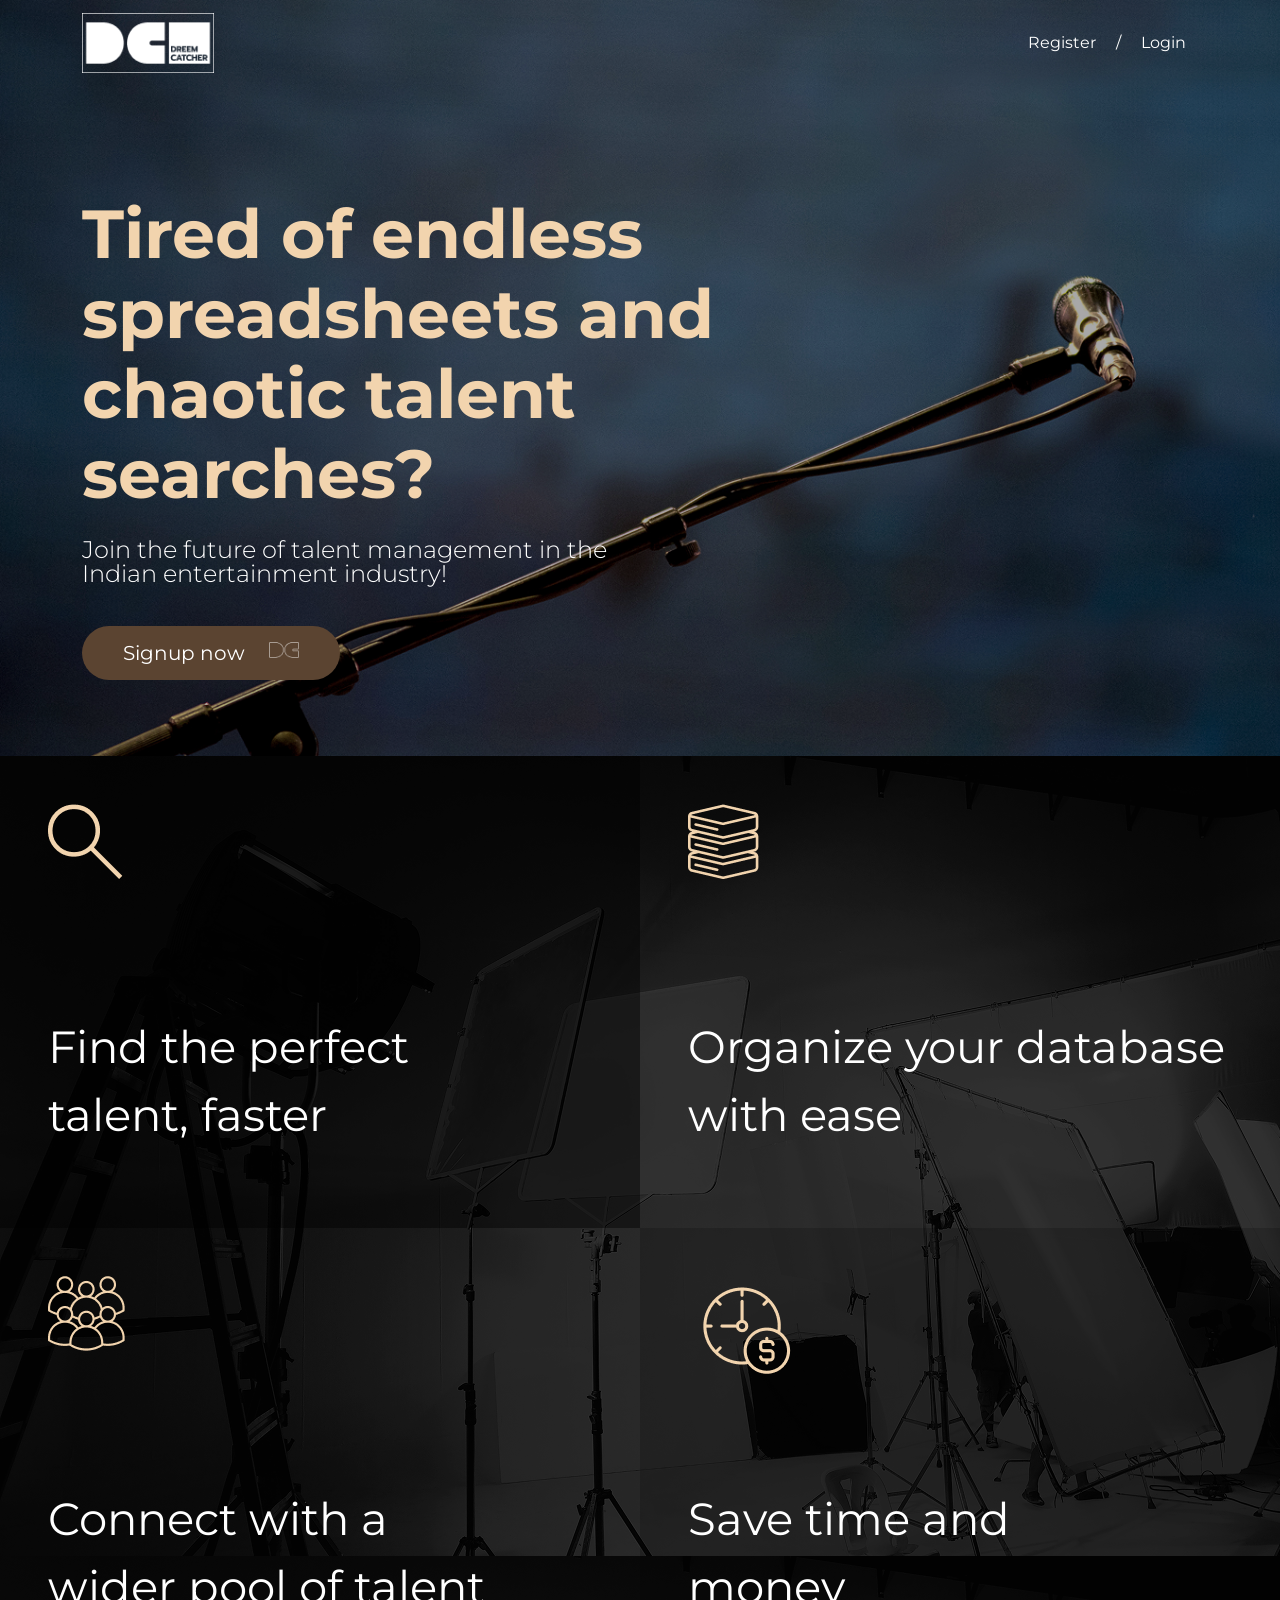
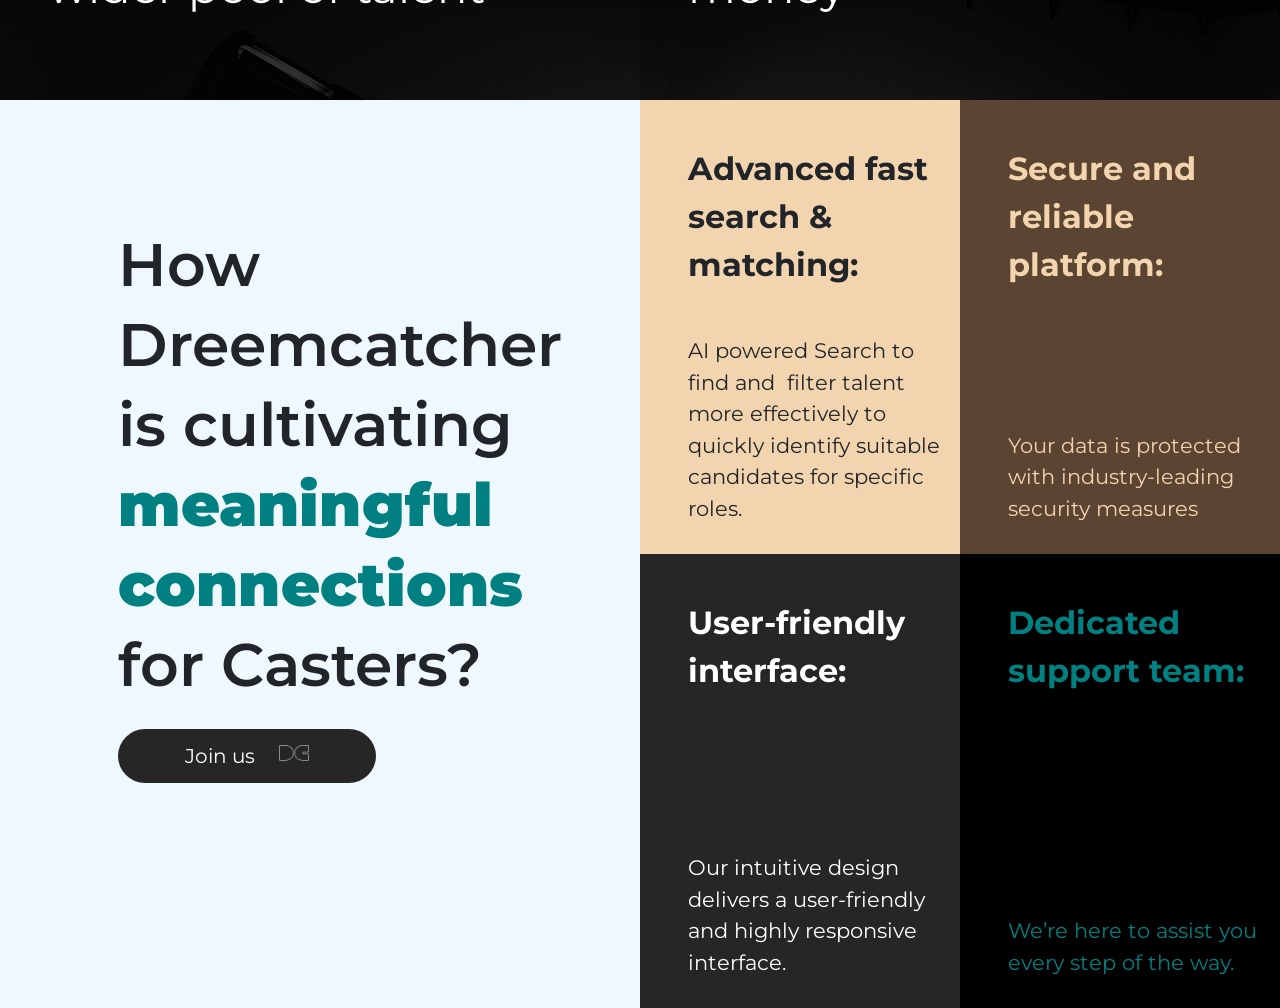
==== commit 7ba1e301: "Added  files" ====
--- a/caster.html
+++ b/caster.html
@@ -2,7 +2,7 @@
 <html lang="en">
 
 <head>
-  <title>DREEM CATCHER</title>
+  <title>CASTER - DREEM CATCHER</title>
   <meta name="description" content="" />
 
   <meta charset="UTF-8" />
@@ -51,32 +51,25 @@
     <section class="caster">
         <div class="banner-p">
         <div class="banner1 ">
-            <nav class="navbar py-sm-1 py-2 navbar-expand-lg">
-              <div class="container">
-                <a class="navbar-brand fw-bold d-flex flex-column col-lg-2 col-sm-3 col-4 me-xl-5" href="index.html"><img
-                    src="logo.png" alt="" class=" img-fluid col-sm-10 col-xl-6" />
-                </a>
-               
-                <div class="" tabindex="-1" id="offcanvasNavbar"
-                  aria-labelledby="offcanvasNavbarLabel">
-                  <div class="offcanvas-header">
-                   
-                 
-      
-                  </div>
-                  <div class="">
-                    <ul class="navbar-nav d-flex flex-grow-1 justify-content-end align-items-center  ps-lg-4 my-auto ">
-                      <li class="nav-item dropdown mx-xxl-3 mx-lg-2 mx-3 my-2">
-                        <a class="nav-link px-xl-4 px-md-2 text-white" href="#" role="button" > <a href="" class="me-2">Register</a>  <a href="">Login</a> 
-                      
-                      </li>
-                      </li>
-                    </ul>
-                  </div>
-                </div>
-      
+          <nav class="navbar py-2 navbar-expand-lg">
+            <div class="container">
+              <a class="navbar-brand fw-bold" href="index.html">
+                <img src="logo.png" alt="Logo" class="img-fluid" style="max-height: 60px;" />
+              </a>
+    
+              <div class="" tabindex="-1" id="offcanvasNavbar">
+                <ul class="navbar-nav ms-auto d-flex align-items-center flex-row">
+                  <li class="nav-item mx-1">
+                    <a href="#" class="nav-link text-white">Register</a>
+                  </li>
+                  <li class="mx-2 text-white">/</li>
+                  <li class="nav-item mx-1">
+                    <a href="#" class="nav-link text-white">Login</a>
+                  </li>
+                </ul>
               </div>
-            </nav>
+            </div>
+          </nav>
       
       
             <div class="container py-md-5 py-sm-3">
